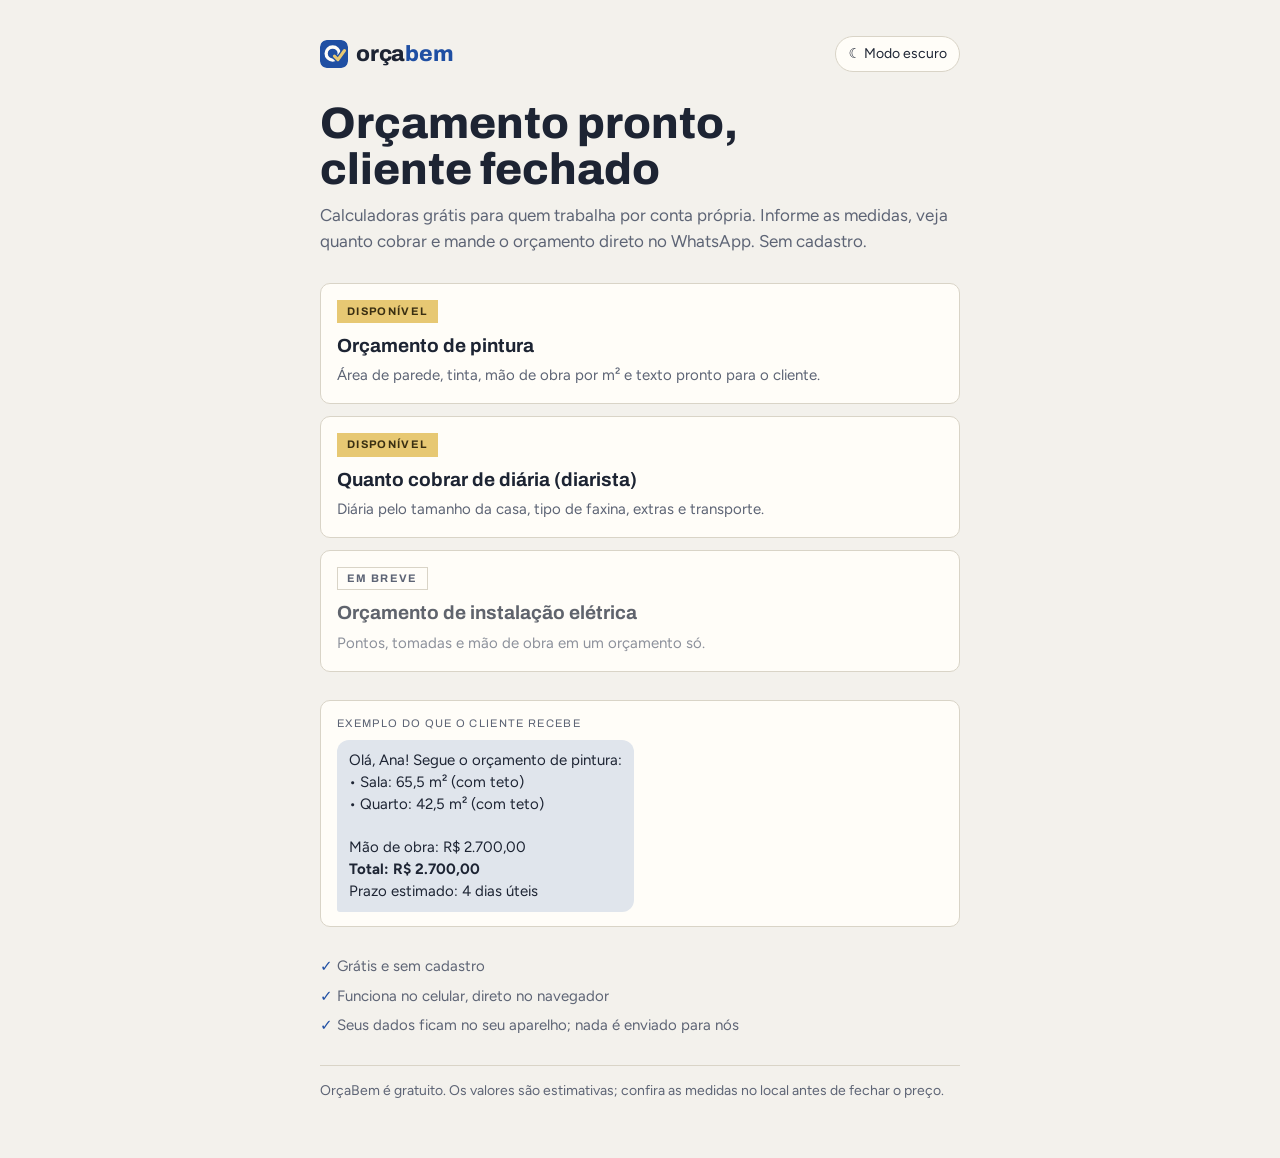
==== index.html @ aea16d6f "Calculadora de diarista e site instalável como app - Nova página /quanto-cobrar-diarista/ com cálcul" ====
<!doctype html>
<html lang="pt-BR">
<head>
<meta charset="utf-8">
<meta name="viewport" content="width=device-width, initial-scale=1, viewport-fit=cover">
<title>OrçaBem: orçamentos prontos para profissionais autônomos</title>
<meta name="description" content="Calculadoras grátis para pintores e outros profissionais autônomos calcularem o preço do serviço e mandarem o orçamento pronto no WhatsApp.">
<link rel="icon" type="image/svg+xml" href="favicon.svg">
<link rel="apple-touch-icon" href="apple-touch-icon.png">
<link rel="manifest" href="manifest.webmanifest">
<meta name="theme-color" content="#1f4fa3">
<link rel="canonical" href="https://orcabem.com.br/">
<link rel="preconnect" href="https://fonts.googleapis.com">
<link rel="preconnect" href="https://fonts.gstatic.com" crossorigin>
<link rel="stylesheet" href="https://fonts.googleapis.com/css2?family=Archivo:wght@700;800&family=Figtree:wght@400;600;700&display=swap">
<script>try{var t=localStorage.getItem('tema');if(t)document.documentElement.setAttribute('data-theme',t)}catch(e){}</script>
<style>
:root{
  --bg:#f3f1ec; --surface:#fffdf8; --fg:#1d2433; --muted:#5d6475; --line:#d9d4c7;
  --accent:#1f4fa3; --tape:#e7c873; --tape-fg:#3a2f12;
  --display:"Archivo",system-ui,sans-serif; --body:"Figtree",system-ui,sans-serif;
}
@media (prefers-color-scheme: dark){:root:not([data-theme="light"]){
  --bg:#141821; --surface:#1c2230; --fg:#e8e6df; --muted:#a3a9b8; --line:#2f3747;
  --accent:#7ea6ec; --tape:#c9a94e; --tape-fg:#1d1708; color-scheme:dark}}
:root[data-theme="dark"]{
  --bg:#141821; --surface:#1c2230; --fg:#e8e6df; --muted:#a3a9b8; --line:#2f3747;
  --accent:#7ea6ec; --tape:#c9a94e; --tape-fg:#1d1708; color-scheme:dark}
html,body{margin:0}
[hidden]{display:none!important}
body{background:var(--bg);color:var(--fg);font-family:var(--body);font-size:17px;line-height:1.55}
.wrap{max-width:640px;margin:0 auto;padding-inline:16px;padding-block:36px 56px;display:grid;gap:28px}
.brand{font-family:var(--display);font-weight:800;font-size:22px;letter-spacing:-.01em}
.brand .name span{color:var(--accent)}
h1{font-family:var(--display);font-weight:800;font-size:clamp(30px,8vw,44px);line-height:1.05;margin:0;text-wrap:balance}
.lede{color:var(--muted);margin:10px 0 0;max-width:58ch}
.tools{display:grid;gap:12px}
.tool{display:grid;gap:4px;background:var(--surface);border:1px solid var(--line);border-radius:10px;padding:16px;text-decoration:none;color:var(--fg)}
.tool:hover,.tool:focus-visible{border-color:var(--accent);outline:none}
.tool b{font-family:var(--display);font-size:19px}
.tool span{color:var(--muted);font-size:15px}
.soon b,.soon span:not(.tag){opacity:.7}
.tool .tag{justify-self:start;background:var(--tape);color:var(--tape-fg);font-weight:700;font-family:var(--display);font-size:11px;letter-spacing:.12em;text-transform:uppercase;padding:3px 10px;margin-bottom:4px}
.soon .tag{background:transparent;color:var(--muted);box-shadow:inset 0 0 0 1px var(--line)}
.preview{background:var(--surface);border:1px solid var(--line);border-radius:10px;padding:14px 16px;display:grid;gap:8px}
.preview small{font-family:var(--display);font-size:11px;letter-spacing:.12em;text-transform:uppercase;color:var(--muted)}
.bubble{justify-self:start;max-width:34ch;background:color-mix(in srgb,var(--accent) 14%,var(--surface));border-radius:12px 12px 12px 3px;padding:10px 12px;font-size:15px;line-height:1.45;white-space:pre-line}
.trust{display:grid;gap:6px;margin:0;padding:0;list-style:none;color:var(--muted);font-size:15px}
.trust li::before{content:"✓ ";color:var(--accent);font-weight:700}
.theme{font:inherit;font-size:14px;cursor:pointer;background:var(--surface);color:var(--fg);border:1px solid var(--line);border-radius:999px;padding:6px 12px}
.theme:focus-visible{outline:2px solid var(--accent);outline-offset:2px}
.brand{display:inline-flex;align-items:center;gap:8px}
.brand img{width:28px;height:28px;border-radius:7px;flex:none}
.bar{display:flex;justify-content:space-between;align-items:center;gap:12px}
.top-actions{display:flex;gap:8px;align-items:center}
.install{font:inherit;font-size:14px;font-weight:700;cursor:pointer;background:var(--accent);color:var(--bg);border:1px solid var(--accent);border-radius:999px;padding:6px 12px}
.ios-tip p{margin:0;background:var(--surface);border:1px solid var(--line);border-radius:10px;padding:10px 12px;font-size:14px;color:var(--muted)}
footer{font-size:14px;color:var(--muted);border-top:1px solid var(--line);padding-top:14px}
</style>
</head>
<body>
<main class="wrap">
  <div class="bar"><div class="brand"><img src="favicon.svg" alt="" width="28" height="28"><span class="name">orça<span>bem</span></span></div><div class="top-actions"><button class="install" id="instalar" type="button" hidden>Instalar app</button><button class="theme" id="tema" type="button">Modo</button></div></div>
  <div class="ios-tip" id="dica-ios" hidden><p>No iPhone: toque em <b>Compartilhar</b> (o quadrado com a seta) e depois em <b>Adicionar à Tela de Início</b>.</p></div>
  <header>
    <h1>Orçamento pronto, cliente fechado</h1>
    <p class="lede">Calculadoras grátis para quem trabalha por conta própria. Informe as medidas, veja quanto cobrar e mande o orçamento direto no WhatsApp. Sem cadastro.</p>
  </header>
  <section class="tools" aria-label="Ferramentas">
    <a class="tool" href="orcamento-pintura/">
      <span class="tag">Disponível</span>
      <b>Orçamento de pintura</b>
      <span>Área de parede, tinta, mão de obra por m² e texto pronto para o cliente.</span>
    </a>
    <a class="tool" href="quanto-cobrar-diarista/">
      <span class="tag">Disponível</span>
      <b>Quanto cobrar de diária (diarista)</b>
      <span>Diária pelo tamanho da casa, tipo de faxina, extras e transporte.</span>
    </a>
    <div class="tool soon">
      <span class="tag">Em breve</span>
      <b>Orçamento de instalação elétrica</b>
      <span>Pontos, tomadas e mão de obra em um orçamento só.</span>
    </div>
  </section>
  <section class="preview" aria-label="Exemplo do resultado">
    <small>Exemplo do que o cliente recebe</small>
    <div class="bubble">Olá, Ana! Segue o orçamento de pintura:
• Sala: 65,5 m² (com teto)
• Quarto: 42,5 m² (com teto)

Mão de obra: R$ 2.700,00
<b>Total: R$ 2.700,00</b>
Prazo estimado: 4 dias úteis</div>
  </section>
  <ul class="trust">
    <li>Grátis e sem cadastro</li>
    <li>Funciona no celular, direto no navegador</li>
    <li>Seus dados ficam no seu aparelho; nada é enviado para nós</li>
  </ul>
  <footer>OrçaBem é gratuito. Os valores são estimativas; confira as medidas no local antes de fechar o preço.</footer>
</main>
<script src="assets/app.js"></script>
<script data-goatcounter="https://marinogneto.goatcounter.com/count" async src="https://gc.zgo.at/count.js"></script>
</body>
</html>
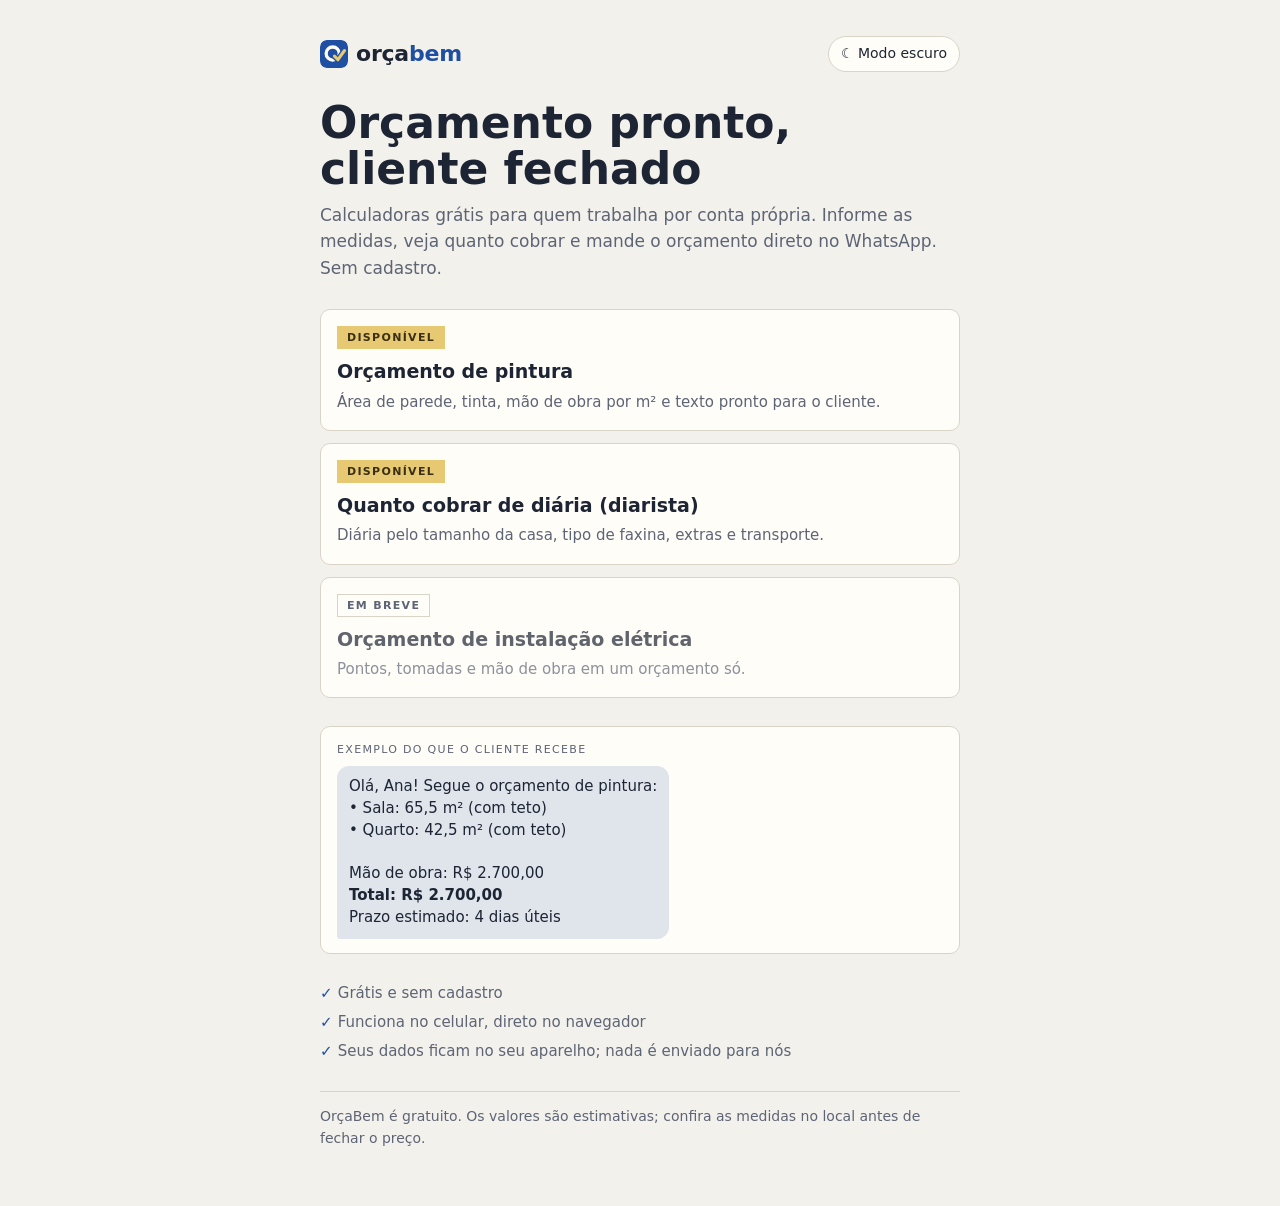
==== commit a9c59c27: "Segurança: regra CSP, scripts em arquivos próprios e escape do nome dos cômodos Co-Authored-By: Clau" ====
--- a/index.html
+++ b/index.html
@@ -2,6 +2,7 @@
 <html lang="pt-BR">
 <head>
 <meta charset="utf-8">
+<meta http-equiv="Content-Security-Policy" content="default-src 'self'; script-src 'self' https://gc.zgo.at; style-src 'self' 'unsafe-inline' https://fonts.googleapis.com; font-src https://fonts.gstatic.com; img-src 'self' data: https://marinogneto.goatcounter.com; connect-src 'self' https://marinogneto.goatcounter.com https://fonts.googleapis.com https://fonts.gstatic.com; manifest-src 'self'; worker-src 'self'; object-src 'none'; base-uri 'self'; form-action 'none'">
 <meta name="viewport" content="width=device-width, initial-scale=1, viewport-fit=cover">
 <title>OrçaBem: orçamentos prontos para profissionais autônomos</title>
 <meta name="description" content="Calculadoras grátis para pintores e outros profissionais autônomos calcularem o preço do serviço e mandarem o orçamento pronto no WhatsApp.">
@@ -13,7 +14,7 @@
 <link rel="preconnect" href="https://fonts.googleapis.com">
 <link rel="preconnect" href="https://fonts.gstatic.com" crossorigin>
 <link rel="stylesheet" href="https://fonts.googleapis.com/css2?family=Archivo:wght@700;800&family=Figtree:wght@400;600;700&display=swap">
-<script>try{var t=localStorage.getItem('tema');if(t)document.documentElement.setAttribute('data-theme',t)}catch(e){}</script>
+<script src="assets/tema.js"></script>
 <style>
 :root{
   --bg:#f3f1ec; --surface:#fffdf8; --fg:#1d2433; --muted:#5d6475; --line:#d9d4c7;
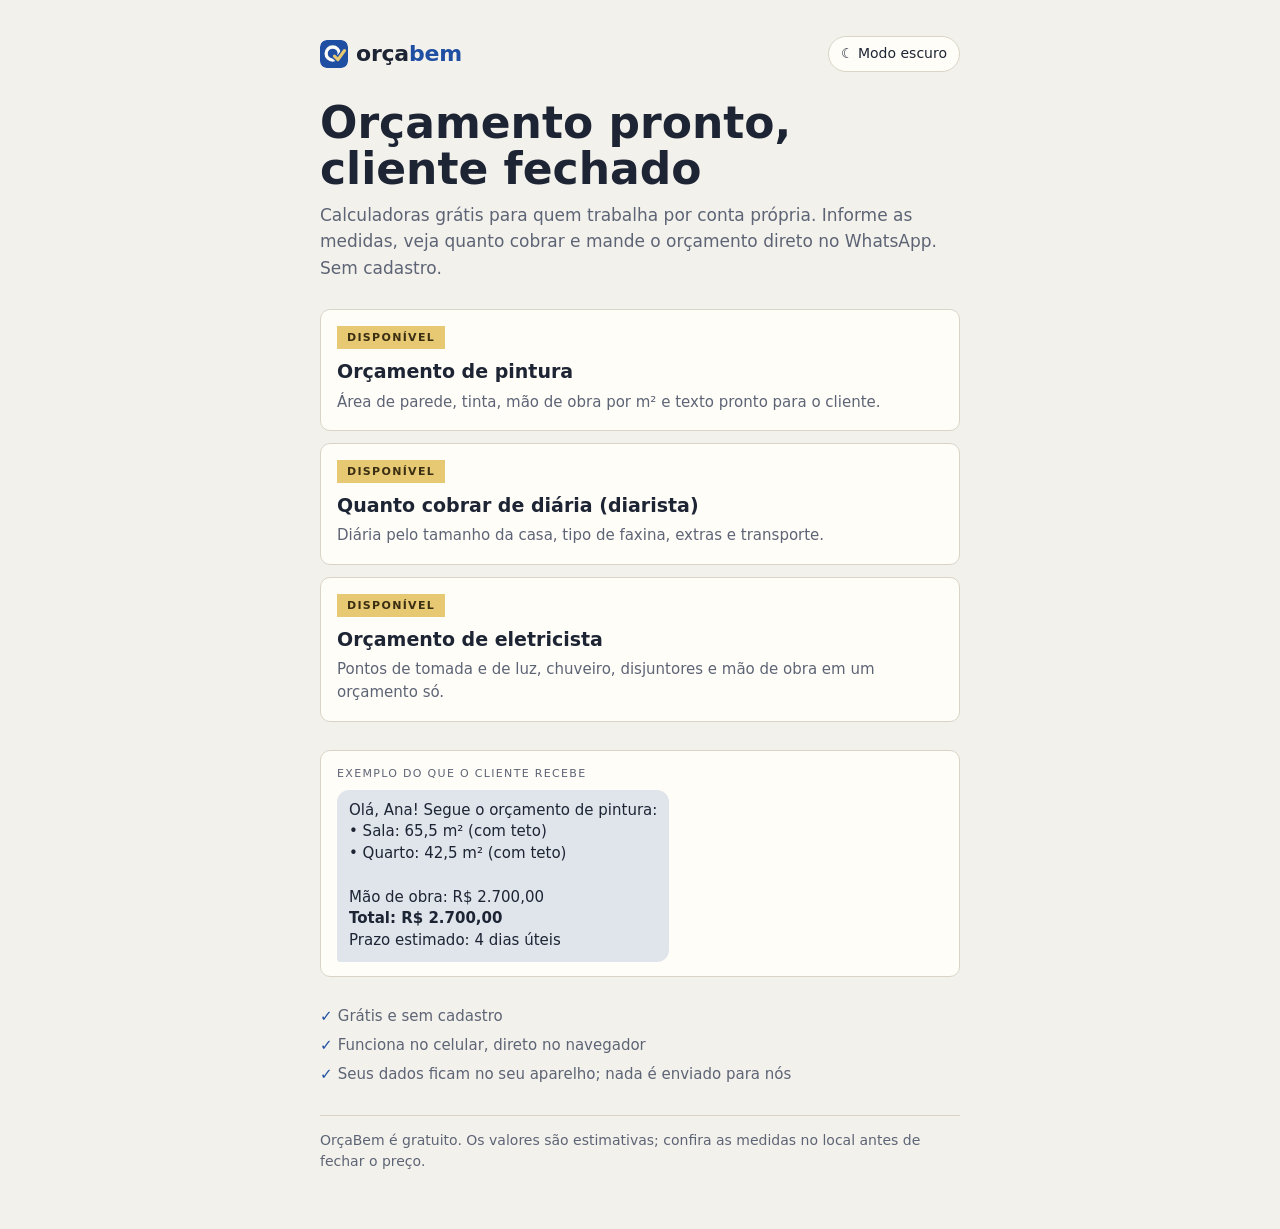
==== commit af37a628: "Nova calculadora: orçamento de eletricista Lista de serviços com quantidade e preço por unidade (pre" ====
--- a/index.html
+++ b/index.html
@@ -78,11 +78,11 @@
       <b>Quanto cobrar de diária (diarista)</b>
       <span>Diária pelo tamanho da casa, tipo de faxina, extras e transporte.</span>
     </a>
-    <div class="tool soon">
-      <span class="tag">Em breve</span>
-      <b>Orçamento de instalação elétrica</b>
-      <span>Pontos, tomadas e mão de obra em um orçamento só.</span>
-    </div>
+    <a class="tool" href="orcamento-eletricista/">
+      <span class="tag">Disponível</span>
+      <b>Orçamento de eletricista</b>
+      <span>Pontos de tomada e de luz, chuveiro, disjuntores e mão de obra em um orçamento só.</span>
+    </a>
   </section>
   <section class="preview" aria-label="Exemplo do resultado">
     <small>Exemplo do que o cliente recebe</small>
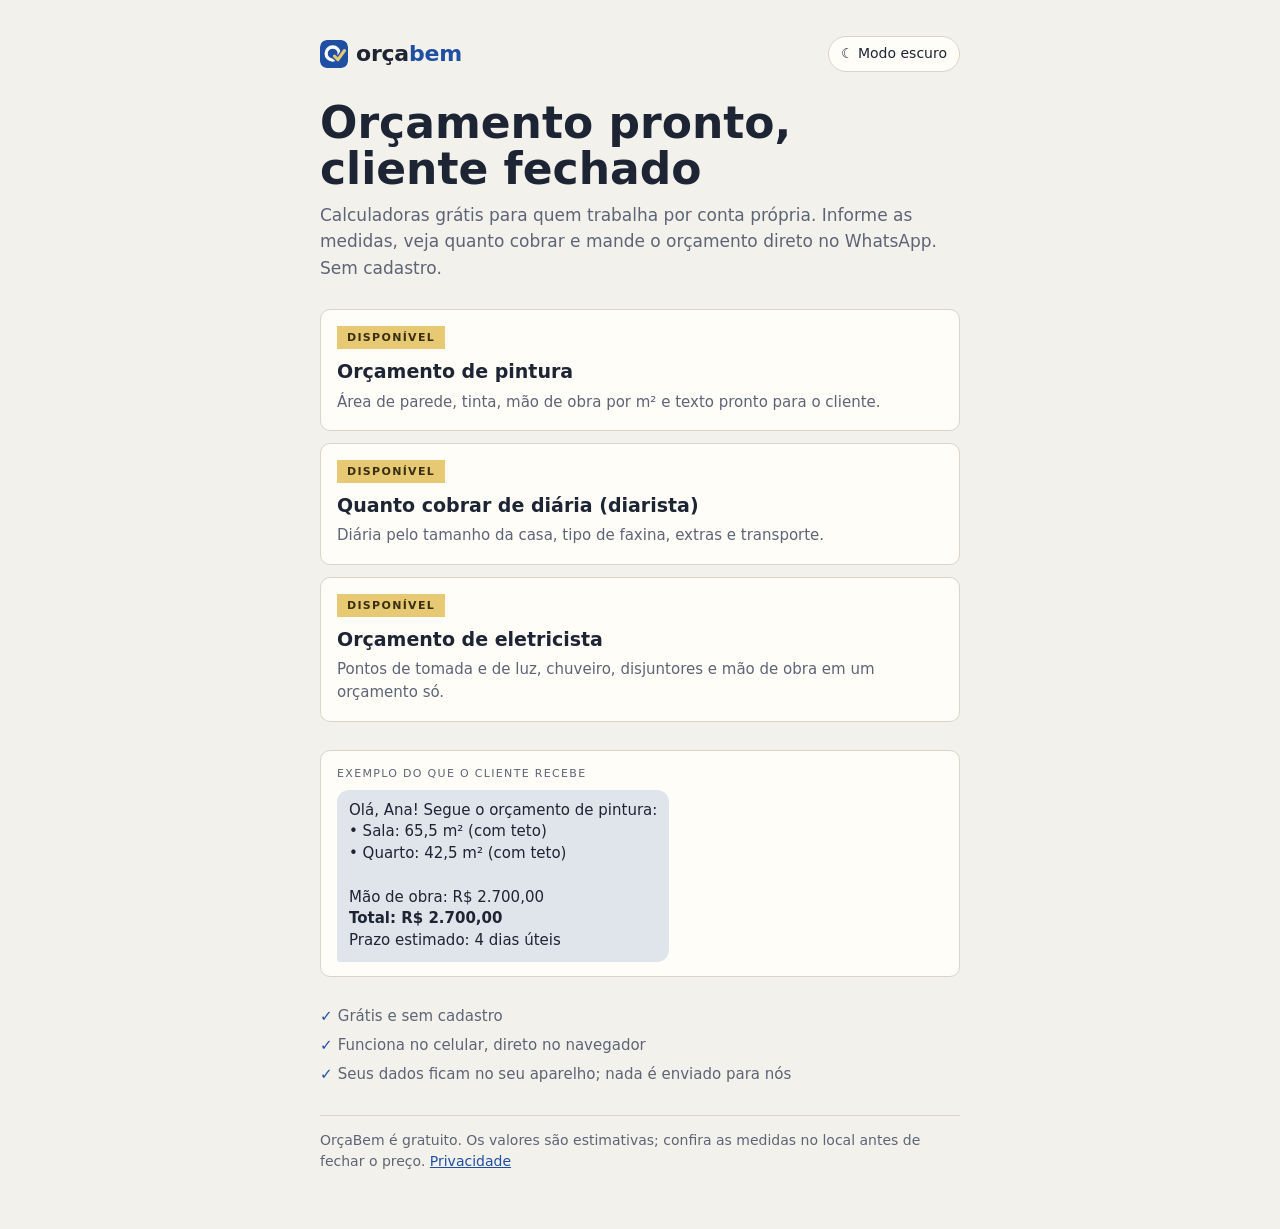
==== commit 7333db6d: "Página de privacidade e página de não encontrado - /privacidade/: o que fica no aparelho, WhatsApp, " ====
--- a/index.html
+++ b/index.html
@@ -5,12 +5,23 @@
 <meta http-equiv="Content-Security-Policy" content="default-src 'self'; script-src 'self' https://gc.zgo.at; style-src 'self' 'unsafe-inline' https://fonts.googleapis.com; font-src https://fonts.gstatic.com; img-src 'self' data: https://marinogneto.goatcounter.com; connect-src 'self' https://marinogneto.goatcounter.com https://fonts.googleapis.com https://fonts.gstatic.com; manifest-src 'self'; worker-src 'self'; object-src 'none'; base-uri 'self'; form-action 'none'">
 <meta name="viewport" content="width=device-width, initial-scale=1, viewport-fit=cover">
 <title>OrçaBem: orçamentos prontos para profissionais autônomos</title>
-<meta name="description" content="Calculadoras grátis para pintores e outros profissionais autônomos calcularem o preço do serviço e mandarem o orçamento pronto no WhatsApp.">
+<meta name="description" content="Calculadoras grátis para pintores, diaristas, eletricistas e outros autônomos calcularem o preço do serviço e mandarem o orçamento pronto no WhatsApp.">
 <link rel="icon" type="image/svg+xml" href="favicon.svg">
 <link rel="apple-touch-icon" href="apple-touch-icon.png">
 <link rel="manifest" href="manifest.webmanifest">
 <meta name="theme-color" content="#1f4fa3">
 <link rel="canonical" href="https://orcabem.com.br/">
+<meta property="og:title" content="OrçaBem: orçamento pronto, cliente fechado">
+<meta property="og:description" content="Calculadoras grátis para autônomos. Veja quanto cobrar e mande o orçamento no WhatsApp. Sem cadastro.">
+<meta property="og:type" content="website">
+<meta property="og:url" content="https://orcabem.com.br/">
+<meta property="og:locale" content="pt_BR">
+<meta property="og:site_name" content="OrçaBem">
+<meta property="og:image" content="https://orcabem.com.br/assets/previa-home.jpg">
+<meta property="og:image:width" content="1200">
+<meta property="og:image:height" content="630">
+<meta property="og:image:alt" content="OrçaBem: calculadoras grátis para autônomos">
+<meta name="twitter:card" content="summary_large_image">
 <link rel="preconnect" href="https://fonts.googleapis.com">
 <link rel="preconnect" href="https://fonts.gstatic.com" crossorigin>
 <link rel="stylesheet" href="https://fonts.googleapis.com/css2?family=Archivo:wght@700;800&family=Figtree:wght@400;600;700&display=swap">
@@ -57,6 +68,7 @@
 .install{font:inherit;font-size:14px;font-weight:700;cursor:pointer;background:var(--accent);color:var(--bg);border:1px solid var(--accent);border-radius:999px;padding:6px 12px}
 .ios-tip p{margin:0;background:var(--surface);border:1px solid var(--line);border-radius:10px;padding:10px 12px;font-size:14px;color:var(--muted)}
 footer{font-size:14px;color:var(--muted);border-top:1px solid var(--line);padding-top:14px}
+footer a{color:var(--accent)}
 </style>
 </head>
 <body>
@@ -99,7 +111,7 @@
     <li>Funciona no celular, direto no navegador</li>
     <li>Seus dados ficam no seu aparelho; nada é enviado para nós</li>
   </ul>
-  <footer>OrçaBem é gratuito. Os valores são estimativas; confira as medidas no local antes de fechar o preço.</footer>
+  <footer>OrçaBem é gratuito. Os valores são estimativas; confira as medidas no local antes de fechar o preço. <a href="privacidade/">Privacidade</a></footer>
 </main>
 <script src="assets/app.js"></script>
 <script data-goatcounter="https://marinogneto.goatcounter.com/count" async src="https://gc.zgo.at/count.js"></script>
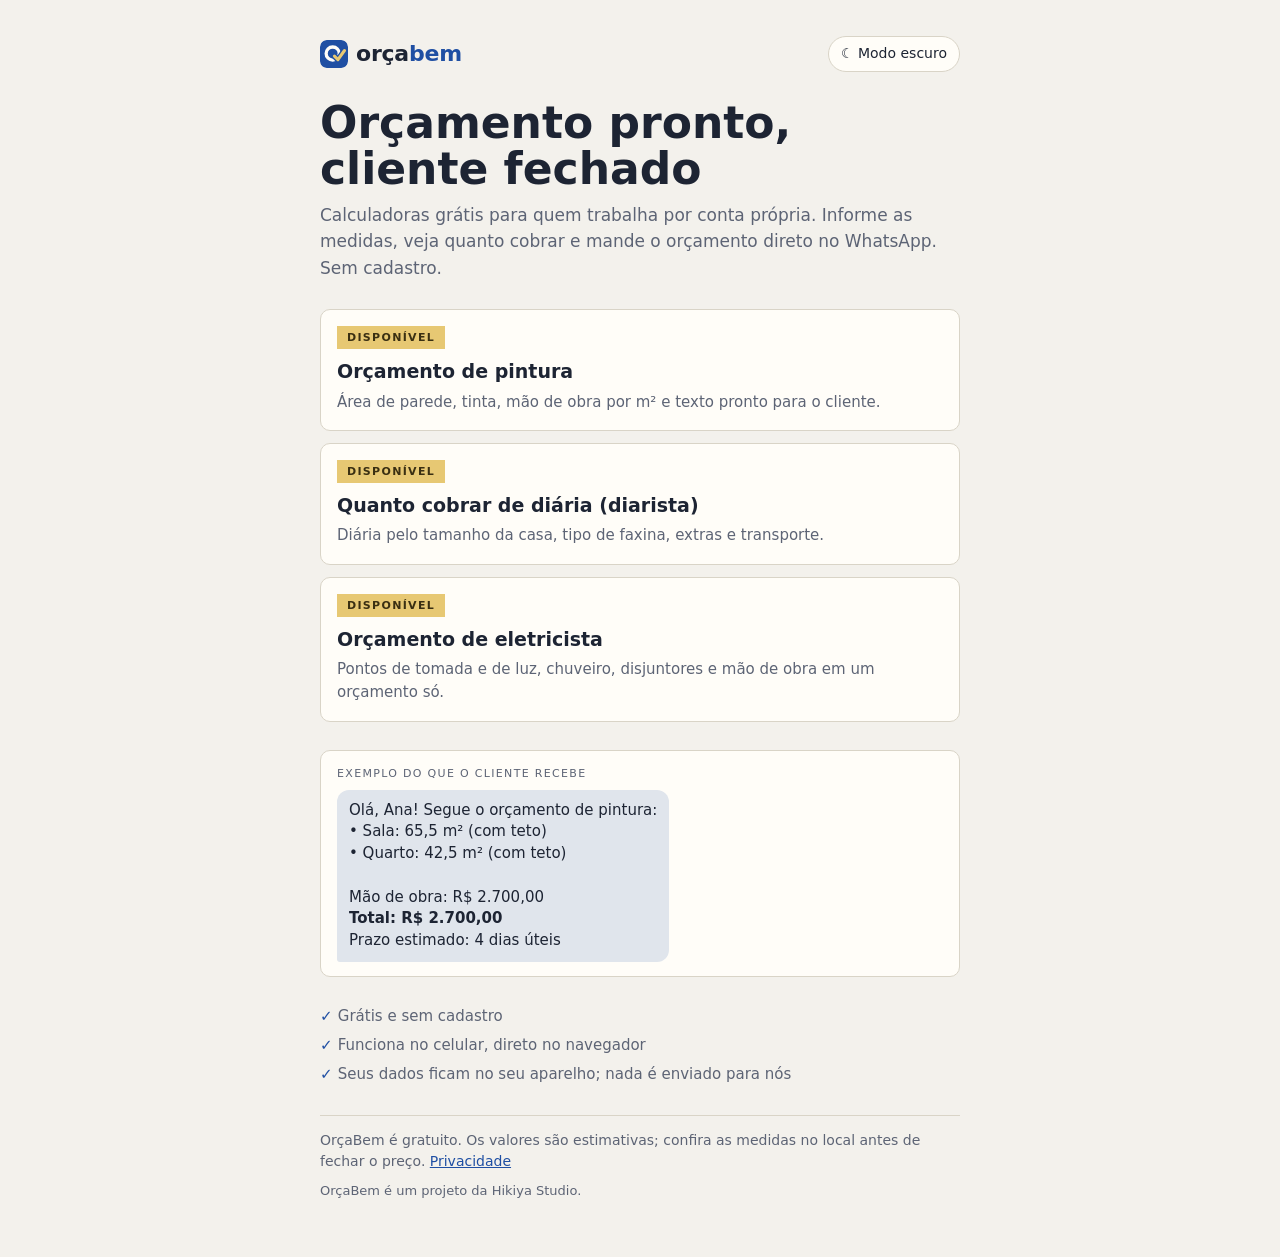
==== commit 116819b7: "Crédito discreto da Hikiya Studio no rodapé Co-Authored-By: Claude Opus 5.5 <noreply@anthropic.com> " ====
--- a/index.html
+++ b/index.html
@@ -69,6 +69,7 @@
 .ios-tip p{margin:0;background:var(--surface);border:1px solid var(--line);border-radius:10px;padding:10px 12px;font-size:14px;color:var(--muted)}
 footer{font-size:14px;color:var(--muted);border-top:1px solid var(--line);padding-top:14px}
 footer a{color:var(--accent)}
+.credito{display:block;margin-top:8px;font-size:13px}
 </style>
 </head>
 <body>
@@ -111,7 +112,7 @@
     <li>Funciona no celular, direto no navegador</li>
     <li>Seus dados ficam no seu aparelho; nada é enviado para nós</li>
   </ul>
-  <footer>OrçaBem é gratuito. Os valores são estimativas; confira as medidas no local antes de fechar o preço. <a href="privacidade/">Privacidade</a></footer>
+  <footer>OrçaBem é gratuito. Os valores são estimativas; confira as medidas no local antes de fechar o preço. <a href="privacidade/">Privacidade</a><span class="credito">OrçaBem é um projeto da Hikiya Studio.</span></footer>
 </main>
 <script src="assets/app.js"></script>
 <script data-goatcounter="https://marinogneto.goatcounter.com/count" async src="https://gc.zgo.at/count.js"></script>
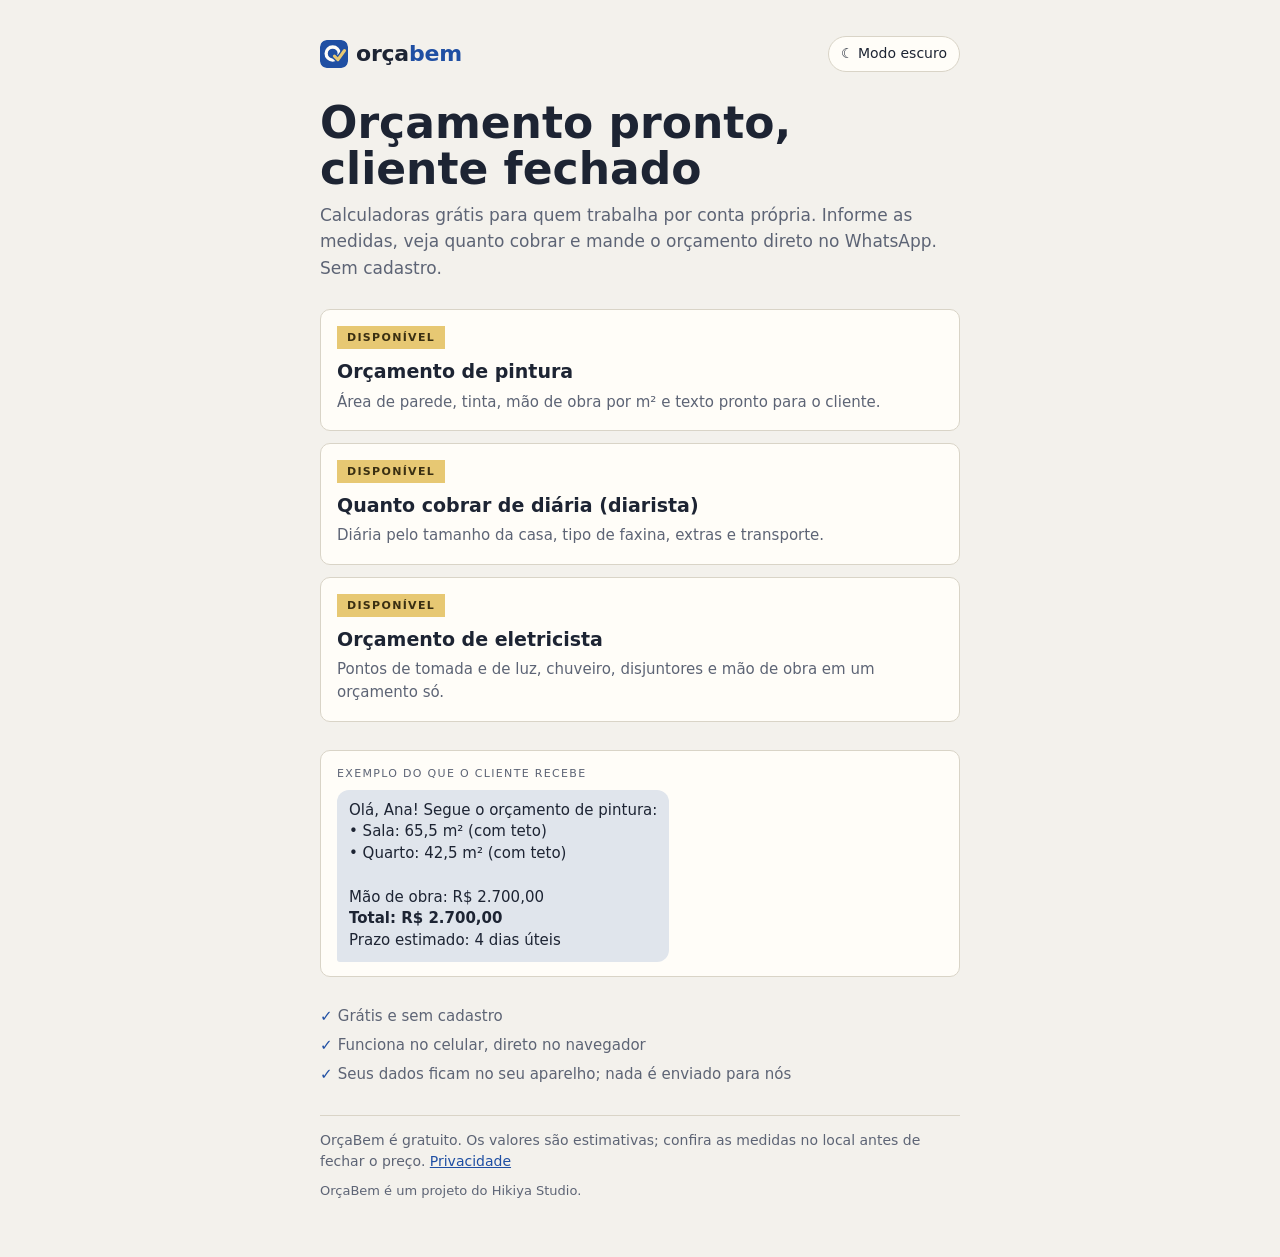
==== commit 6e7341f6: "Concordância: 'do Hikiya Studio' (o estúdio) Co-Authored-By: Claude Opus 5.5 <noreply@anthropic.com>" ====
--- a/index.html
+++ b/index.html
@@ -112,7 +112,7 @@
     <li>Funciona no celular, direto no navegador</li>
     <li>Seus dados ficam no seu aparelho; nada é enviado para nós</li>
   </ul>
-  <footer>OrçaBem é gratuito. Os valores são estimativas; confira as medidas no local antes de fechar o preço. <a href="privacidade/">Privacidade</a><span class="credito">OrçaBem é um projeto da Hikiya Studio.</span></footer>
+  <footer>OrçaBem é gratuito. Os valores são estimativas; confira as medidas no local antes de fechar o preço. <a href="privacidade/">Privacidade</a><span class="credito">OrçaBem é um projeto do Hikiya Studio.</span></footer>
 </main>
 <script src="assets/app.js"></script>
 <script data-goatcounter="https://marinogneto.goatcounter.com/count" async src="https://gc.zgo.at/count.js"></script>
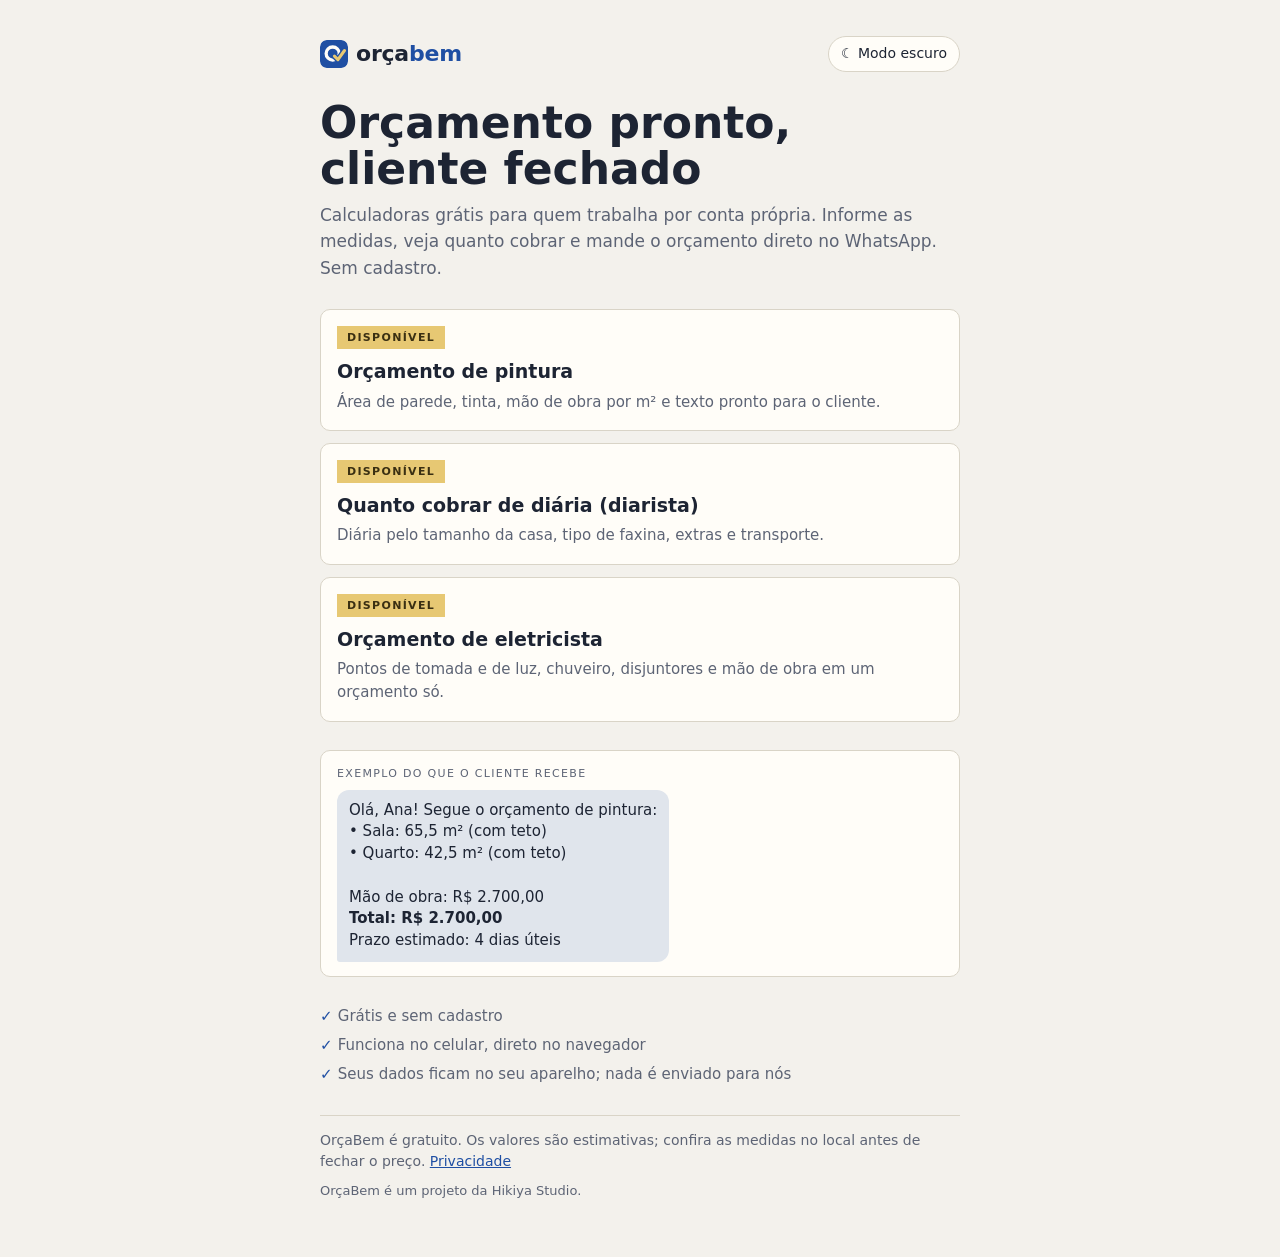
==== commit 466880bc: "Volta para 'da Hikiya Studio' (a empresa), por escolha do Marino Co-Authored-By: Claude Opus 5.5 <no" ====
--- a/index.html
+++ b/index.html
@@ -112,7 +112,7 @@
     <li>Funciona no celular, direto no navegador</li>
     <li>Seus dados ficam no seu aparelho; nada é enviado para nós</li>
   </ul>
-  <footer>OrçaBem é gratuito. Os valores são estimativas; confira as medidas no local antes de fechar o preço. <a href="privacidade/">Privacidade</a><span class="credito">OrçaBem é um projeto do Hikiya Studio.</span></footer>
+  <footer>OrçaBem é gratuito. Os valores são estimativas; confira as medidas no local antes de fechar o preço. <a href="privacidade/">Privacidade</a><span class="credito">OrçaBem é um projeto da Hikiya Studio.</span></footer>
 </main>
 <script src="assets/app.js"></script>
 <script data-goatcounter="https://marinogneto.goatcounter.com/count" async src="https://gc.zgo.at/count.js"></script>
